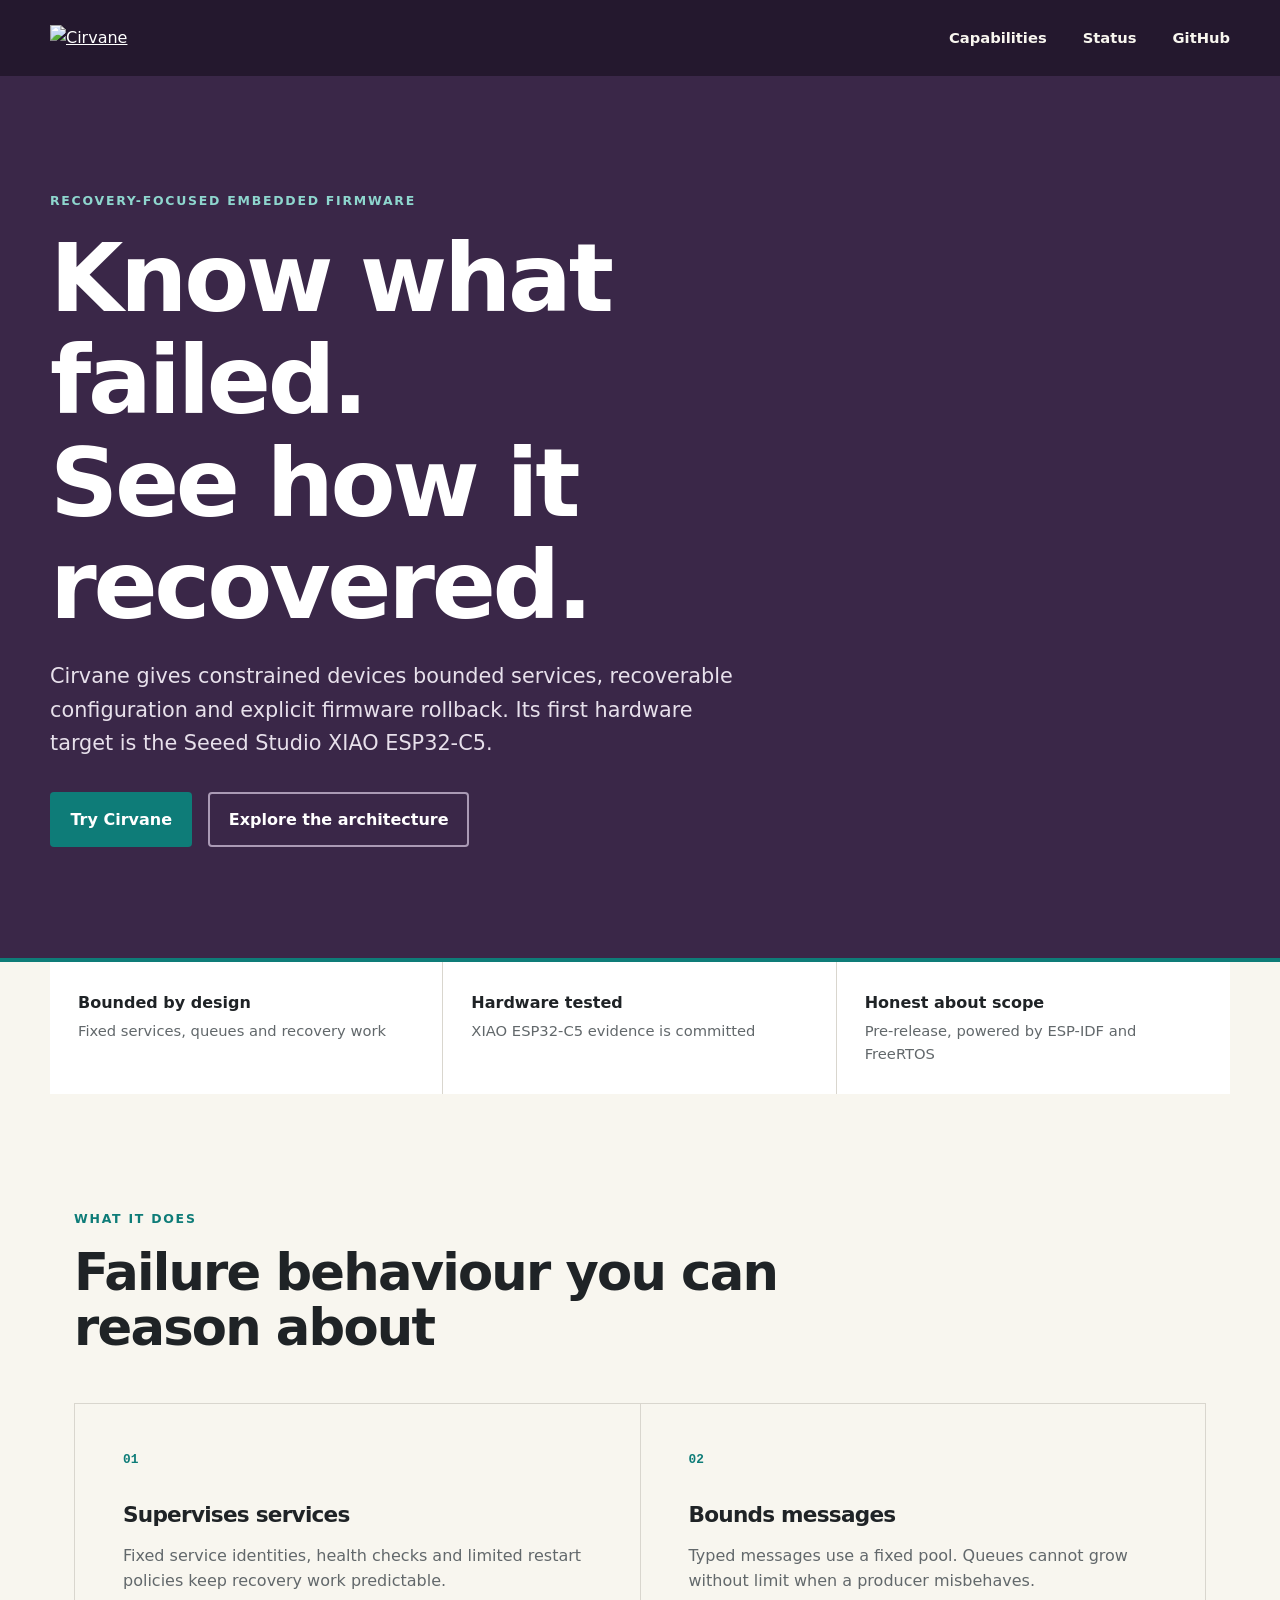
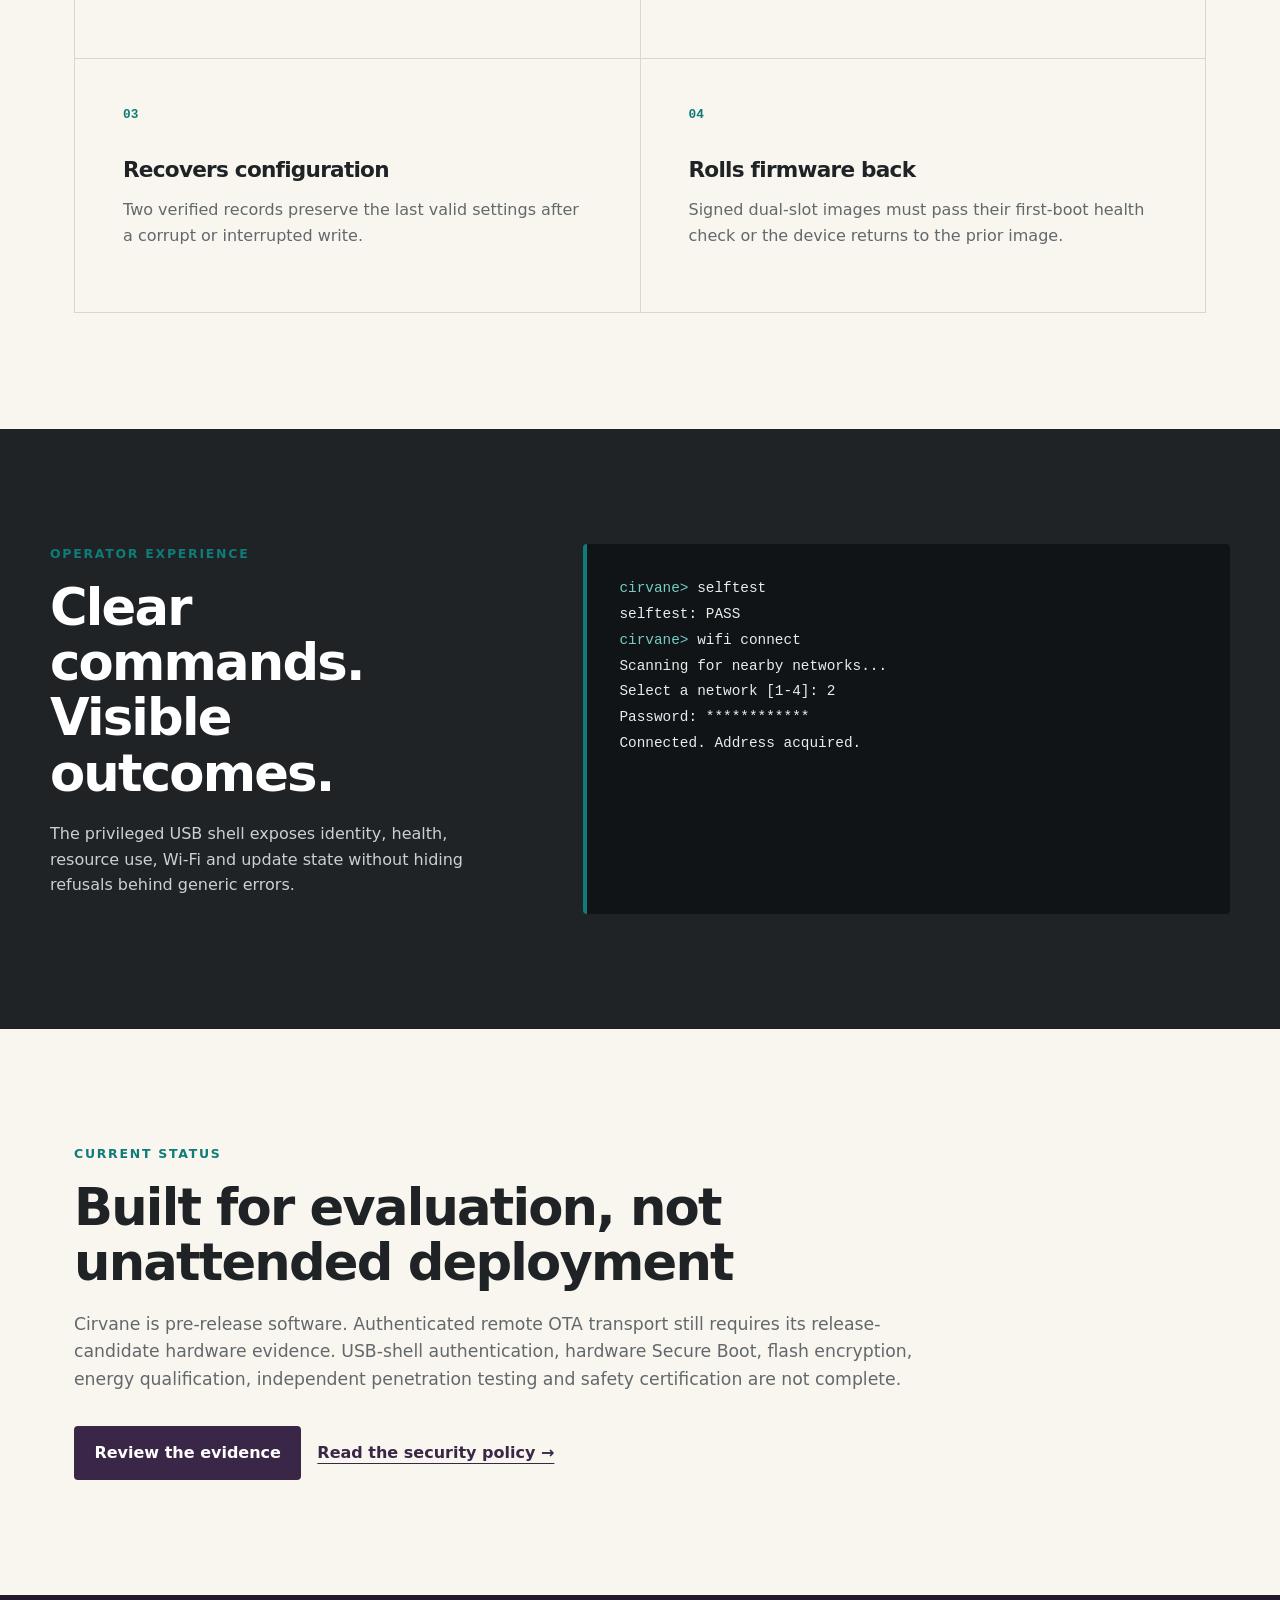
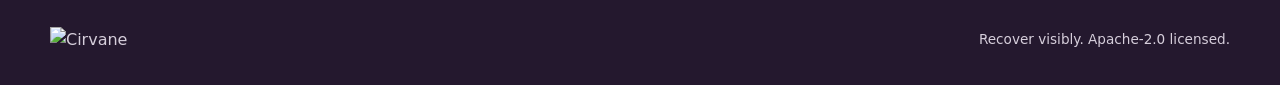
==== site/index.html @ 8415c774 "Add authenticated OTA and public launch foundation" ====
<!doctype html>
<html lang="en-GB">
<head>
  <meta charset="utf-8">
  <meta name="viewport" content="width=device-width, initial-scale=1">
  <meta name="description" content="Cirvane is recovery-focused firmware for constrained embedded devices.">
  <meta name="theme-color" content="#3a2748">
  <title>Cirvane | Recover visibly</title>
  <link rel="icon" href="assets/cirvane-symbol-32.png" sizes="32x32">
  <link rel="stylesheet" href="styles.css">
</head>
<body>
  <a class="skip-link" href="#main">Skip to content</a>
  <header class="site-header">
    <a class="brand" href="./" aria-label="Cirvane home">
      <img src="assets/cirvane-horizontal-reversed-680.png" alt="Cirvane">
    </a>
    <nav aria-label="Primary navigation">
      <a href="#capabilities">Capabilities</a>
      <a href="#status">Status</a>
      <a href="https://github.com/kabudu/cirvane">GitHub</a>
    </nav>
  </header>

  <main id="main">
    <section class="hero">
      <div class="hero-copy">
        <p class="eyebrow">Recovery-focused embedded firmware</p>
        <h1>Know what failed.<br>See how it recovered.</h1>
        <p class="lede">Cirvane gives constrained devices bounded services, recoverable configuration and explicit firmware rollback. Its first hardware target is the Seeed Studio XIAO ESP32-C5.</p>
        <div class="actions">
          <a class="button primary" href="https://github.com/kabudu/cirvane#try-it-on-supported-hardware">Try Cirvane</a>
          <a class="button secondary" href="https://github.com/kabudu/cirvane/blob/master/docs/ARCHITECTURE.md">Explore the architecture</a>
        </div>
      </div>
      <div class="hero-mark" aria-hidden="true">
        <img src="assets/cirvane-symbol-512.png" alt="">
      </div>
    </section>

    <section class="proof" aria-label="Current product boundaries">
      <p><strong>Bounded by design</strong><span>Fixed services, queues and recovery work</span></p>
      <p><strong>Hardware tested</strong><span>XIAO ESP32-C5 evidence is committed</span></p>
      <p><strong>Honest about scope</strong><span>Pre-release, powered by ESP-IDF and FreeRTOS</span></p>
    </section>

    <section class="section" id="capabilities">
      <p class="eyebrow">What it does</p>
      <h2>Failure behaviour you can reason about</h2>
      <div class="cards">
        <article><span class="number">01</span><h3>Supervises services</h3><p>Fixed service identities, health checks and limited restart policies keep recovery work predictable.</p></article>
        <article><span class="number">02</span><h3>Bounds messages</h3><p>Typed messages use a fixed pool. Queues cannot grow without limit when a producer misbehaves.</p></article>
        <article><span class="number">03</span><h3>Recovers configuration</h3><p>Two verified records preserve the last valid settings after a corrupt or interrupted write.</p></article>
        <article><span class="number">04</span><h3>Rolls firmware back</h3><p>Signed dual-slot images must pass their first-boot health check or the device returns to the prior image.</p></article>
      </div>
    </section>

    <section class="terminal-section">
      <div>
        <p class="eyebrow">Operator experience</p>
        <h2>Clear commands. Visible outcomes.</h2>
        <p>The privileged USB shell exposes identity, health, resource use, Wi-Fi and update state without hiding refusals behind generic errors.</p>
      </div>
      <pre aria-label="Example Cirvane shell session"><code><span>cirvane&gt;</span> selftest
selftest: PASS
<span>cirvane&gt;</span> wifi connect
Scanning for nearby networks...
Select a network [1-4]: 2
Password: ************
Connected. Address acquired.</code></pre>
    </section>

    <section class="section status" id="status">
      <p class="eyebrow">Current status</p>
      <h2>Built for evaluation, not unattended deployment</h2>
      <p>Cirvane is pre-release software. Authenticated remote OTA transport still requires its release-candidate hardware evidence. USB-shell authentication, hardware Secure Boot, flash encryption, energy qualification, independent penetration testing and safety certification are not complete.</p>
      <div class="actions">
        <a class="button primary" href="https://github.com/kabudu/cirvane/blob/master/docs/VALIDATION.md">Review the evidence</a>
        <a class="text-link" href="https://github.com/kabudu/cirvane/blob/master/SECURITY.md">Read the security policy <span aria-hidden="true">→</span></a>
      </div>
    </section>
  </main>

  <footer>
    <img src="assets/cirvane-wordmark-reversed.svg" alt="Cirvane">
    <p>Recover visibly. Apache-2.0 licensed.</p>
  </footer>
</body>
</html>
---- site/styles.css ----
:root {
  color-scheme: light;
  --aubergine: #3a2748;
  --aubergine-deep: #24182e;
  --teal: #0e7c78;
  --sea-glass: #cde7e2;
  --ground: #f8f6ef;
  --graphite: #1f2326;
  --muted: #62686b;
  --line: #d9d6ce;
  --max: 1180px;
}

* { box-sizing: border-box; }
html { scroll-behavior: smooth; }
body {
  margin: 0;
  background: var(--ground);
  color: var(--graphite);
  font-family: Inter, ui-sans-serif, system-ui, -apple-system, BlinkMacSystemFont, "Segoe UI", sans-serif;
  line-height: 1.6;
}
a { color: inherit; }
img { display: block; max-width: 100%; }
.skip-link { position: fixed; left: 1rem; top: -5rem; z-index: 10; padding: .75rem 1rem; background: white; color: var(--graphite); }
.skip-link:focus { top: 1rem; }
.site-header {
  align-items: center;
  background: var(--aubergine-deep);
  color: white;
  display: flex;
  justify-content: space-between;
  min-height: 76px;
  padding: 1rem max(1.5rem, calc((100vw - var(--max)) / 2));
}
.brand img { width: 156px; }
nav { display: flex; gap: clamp(1rem, 3vw, 2.25rem); }
nav a { color: #f8f6ef; font-size: .92rem; font-weight: 600; text-decoration: none; }
nav a:hover, nav a:focus-visible { text-decoration: underline; text-underline-offset: .35rem; }
.hero {
  align-items: center;
  background: var(--aubergine);
  color: white;
  display: grid;
  grid-template-columns: minmax(0, 1.35fr) minmax(260px, .65fr);
  min-height: 640px;
  overflow: hidden;
  padding: clamp(4rem, 9vw, 8rem) max(1.5rem, calc((100vw - var(--max)) / 2));
  position: relative;
}
.hero::after { background: var(--teal); content: ""; height: 4px; inset: auto 0 0; position: absolute; }
.hero-copy { max-width: 760px; position: relative; z-index: 1; }
.eyebrow { color: var(--teal); font-size: .78rem; font-weight: 800; letter-spacing: .14em; margin: 0 0 1rem; text-transform: uppercase; }
.hero .eyebrow { color: #8ed6ce; }
h1, h2, h3 { letter-spacing: -.035em; line-height: 1.08; margin-top: 0; }
h1 { font-size: clamp(3rem, 7.4vw, 6.5rem); margin-bottom: 1.5rem; }
h2 { font-size: clamp(2rem, 4vw, 3.7rem); margin-bottom: 1.25rem; max-width: 780px; }
h3 { font-size: 1.35rem; margin-bottom: .7rem; }
.lede { color: #e7e0eb; font-size: clamp(1.05rem, 2vw, 1.3rem); max-width: 700px; }
.actions { align-items: center; display: flex; flex-wrap: wrap; gap: 1rem; margin-top: 2rem; }
.button { border: 2px solid transparent; border-radius: .25rem; display: inline-block; font-weight: 750; padding: .78rem 1.15rem; text-decoration: none; }
.button.primary { background: var(--teal); color: white; }
.button.secondary { border-color: #aa9ab5; color: white; }
.button:hover, .button:focus-visible { box-shadow: 0 0 0 4px rgba(205,231,226,.35); transform: translateY(-1px); }
.hero-mark { filter: drop-shadow(0 26px 36px rgba(0,0,0,.26)); justify-self: end; opacity: .95; width: min(34vw, 410px); }
.proof { background: white; display: grid; gap: 0; grid-template-columns: repeat(3, 1fr); margin: 0 auto; max-width: var(--max); }
.proof p { border-right: 1px solid var(--line); margin: 0; padding: 1.75rem; }
.proof p:last-child { border: 0; }
.proof strong, .proof span { display: block; }
.proof span { color: var(--muted); font-size: .92rem; margin-top: .2rem; }
.section { margin: 0 auto; max-width: var(--max); padding: clamp(5rem, 9vw, 8rem) 1.5rem; }
.cards { display: grid; gap: 1px; grid-template-columns: repeat(2, 1fr); background: var(--line); border: 1px solid var(--line); margin-top: 3rem; }
.cards article { background: var(--ground); min-height: 240px; padding: clamp(1.5rem, 4vw, 3rem); }
.cards p { color: var(--muted); max-width: 480px; }
.number { color: var(--teal); display: block; font: 700 .8rem ui-monospace, monospace; margin-bottom: 2.25rem; }
.terminal-section { background: var(--graphite); color: white; display: grid; gap: clamp(2rem, 8vw, 7rem); grid-template-columns: .8fr 1.2fr; padding: clamp(5rem, 9vw, 8rem) max(1.5rem, calc((100vw - var(--max)) / 2)); }
.terminal-section p:not(.eyebrow) { color: #cbd0d2; }
pre { background: #111416; border-left: 4px solid var(--teal); border-radius: .25rem; margin: 0; overflow-x: auto; padding: clamp(1.25rem, 4vw, 2rem); }
code { color: #e7ecec; font: .9rem/1.8 ui-monospace, SFMono-Regular, Consolas, monospace; }
code span { color: #73cbc3; }
.status { text-align: left; }
.status > p:not(.eyebrow) { color: var(--muted); font-size: 1.08rem; max-width: 850px; }
.status .primary { background: var(--aubergine); }
.text-link { color: var(--aubergine); font-weight: 750; text-underline-offset: .3rem; }
footer { align-items: center; background: var(--aubergine-deep); color: #d6cedb; display: flex; justify-content: space-between; padding: 2rem max(1.5rem, calc((100vw - var(--max)) / 2)); }
footer img { width: 120px; }
footer p { font-size: .85rem; margin: 0; }

@media (max-width: 760px) {
  .site-header { align-items: flex-start; gap: 1rem; }
  .brand img { width: 132px; }
  nav { gap: .85rem; }
  nav a { font-size: .8rem; }
  .hero { grid-template-columns: 1fr; min-height: 0; }
  .hero-mark { display: none; }
  .proof, .cards, .terminal-section { grid-template-columns: 1fr; }
  .proof p { border-bottom: 1px solid var(--line); border-right: 0; }
  footer { align-items: flex-start; flex-direction: column; gap: 1rem; }
}

@media (prefers-reduced-motion: reduce) {
  html { scroll-behavior: auto; }
  *, *::before, *::after { transition: none !important; }
}

@media (forced-colors: active) {
  .hero::after, .number { color: LinkText; }
  .button { border-color: ButtonText; }
}
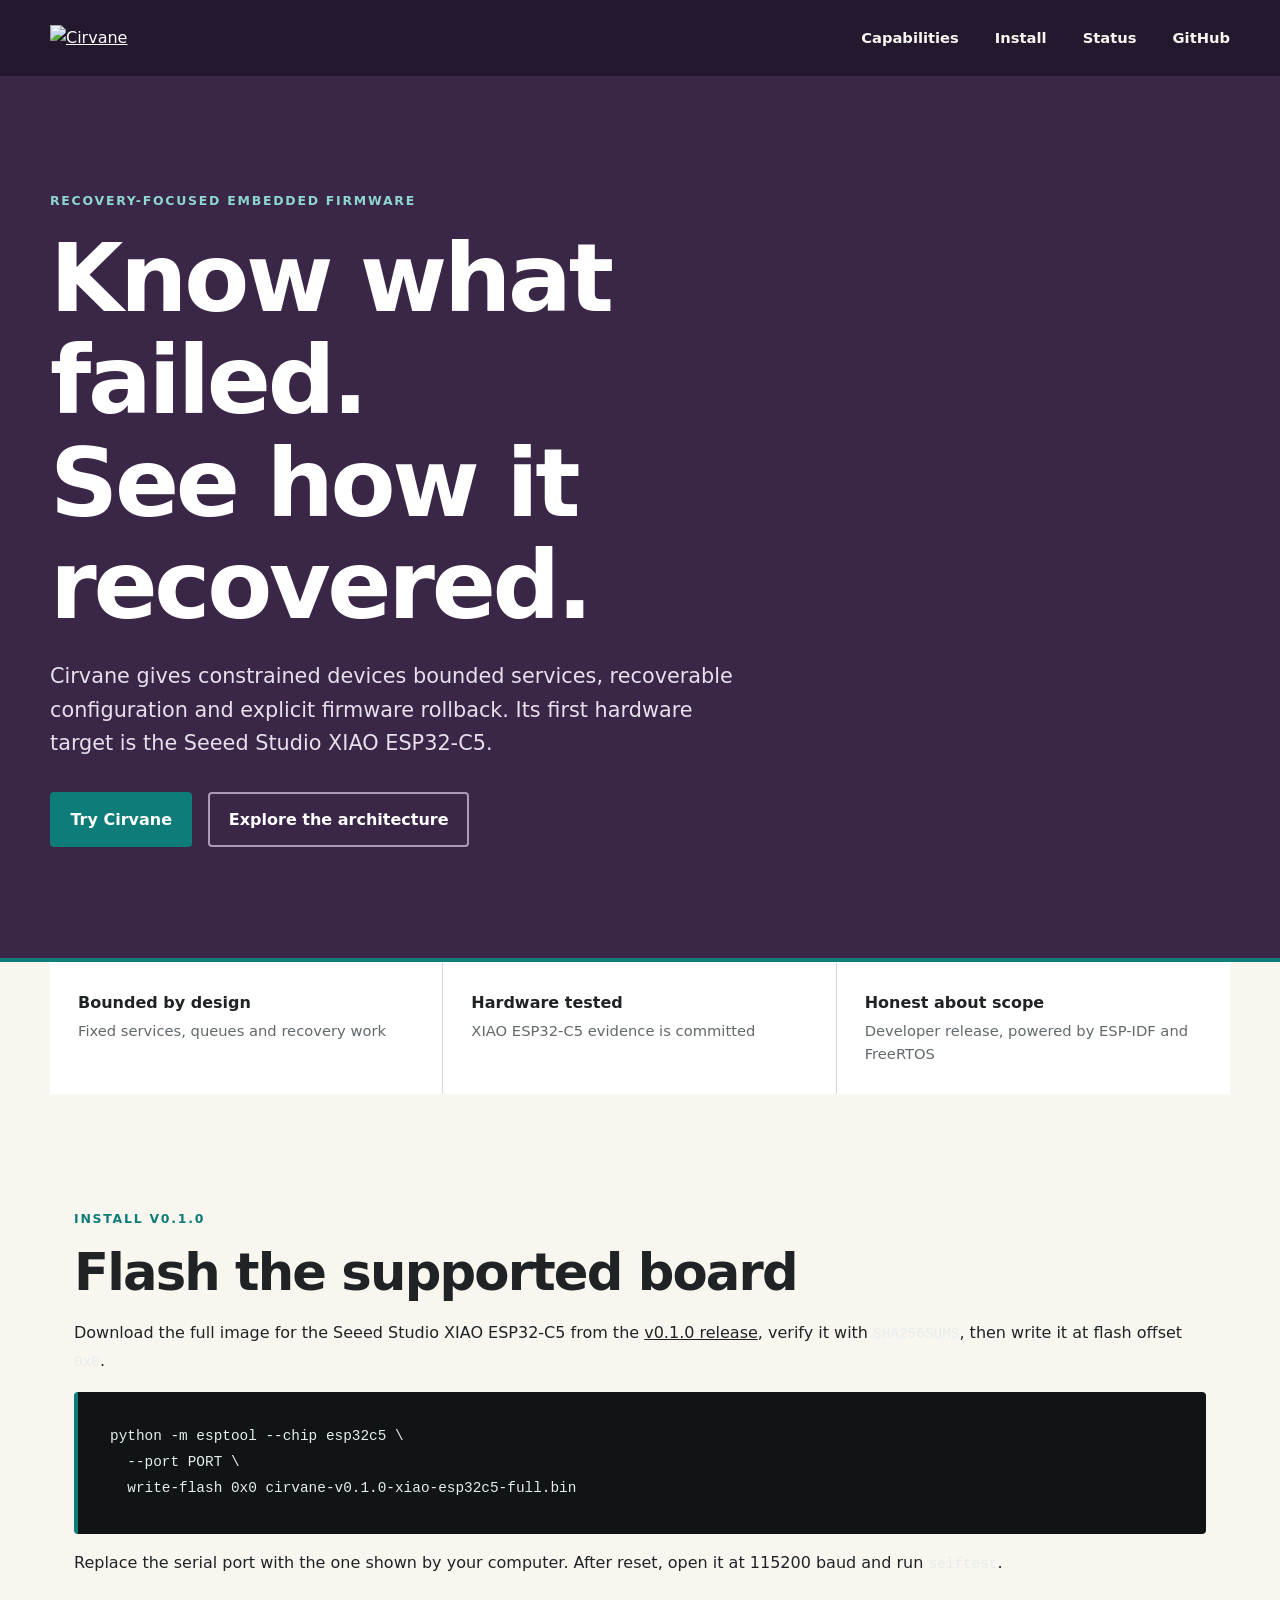
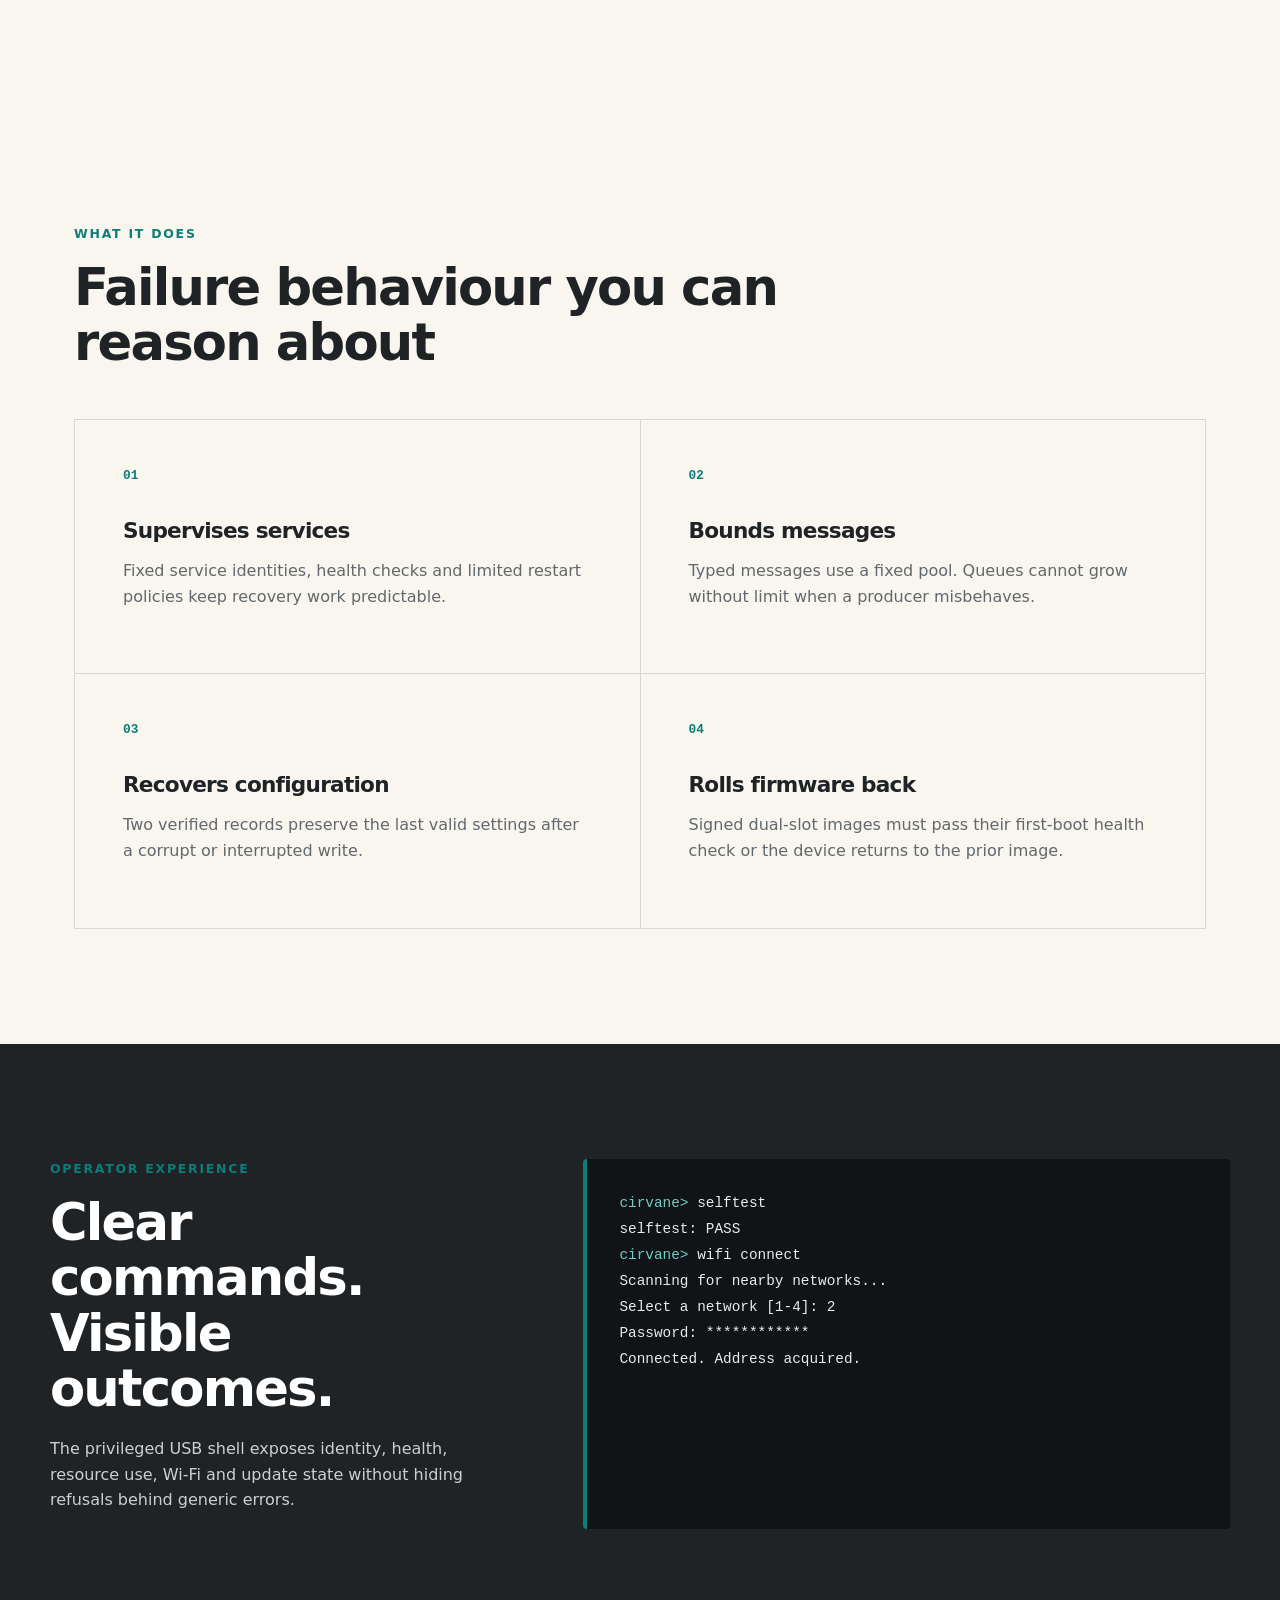
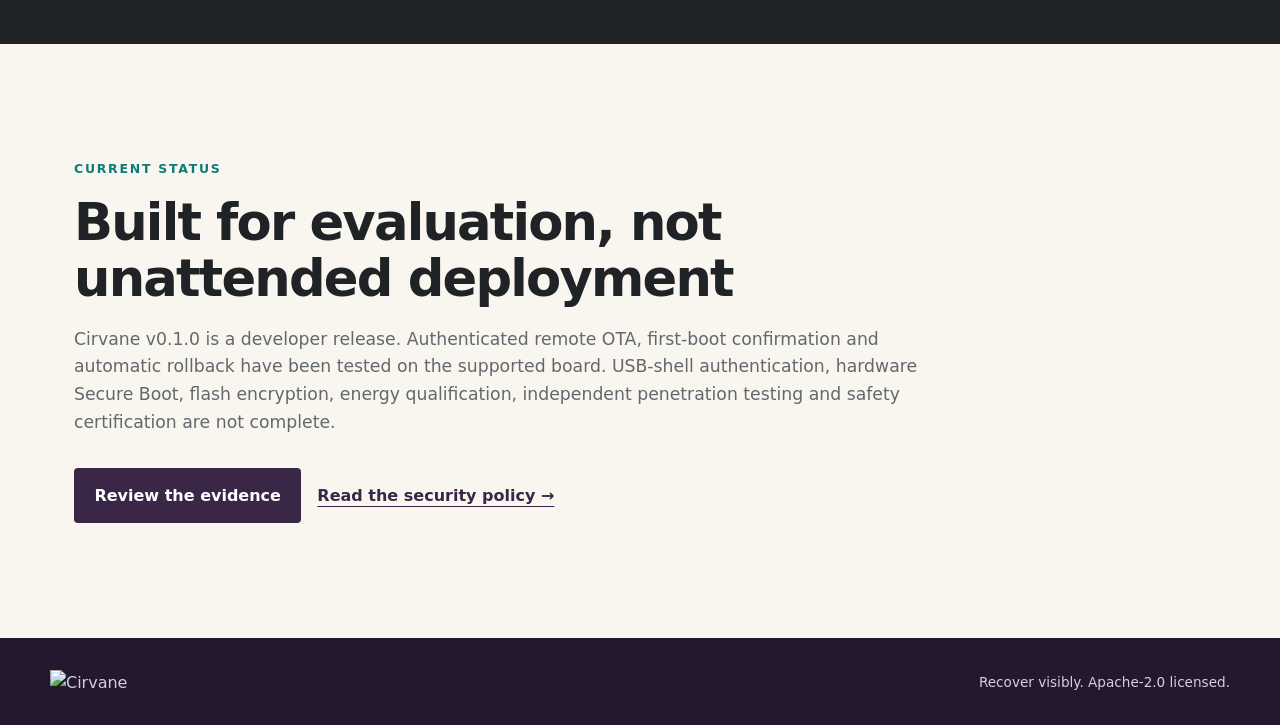
==== commit ecfdd3c5: "Publish v0.1.0 website install guidance" ====
--- a/site/index.html
+++ b/site/index.html
@@ -17,6 +17,7 @@
     </a>
     <nav aria-label="Primary navigation">
       <a href="#capabilities">Capabilities</a>
+      <a href="#install">Install</a>
       <a href="#status">Status</a>
       <a href="https://github.com/kabudu/cirvane">GitHub</a>
     </nav>
@@ -41,7 +42,17 @@
     <section class="proof" aria-label="Current product boundaries">
       <p><strong>Bounded by design</strong><span>Fixed services, queues and recovery work</span></p>
       <p><strong>Hardware tested</strong><span>XIAO ESP32-C5 evidence is committed</span></p>
-      <p><strong>Honest about scope</strong><span>Pre-release, powered by ESP-IDF and FreeRTOS</span></p>
+      <p><strong>Honest about scope</strong><span>Developer release, powered by ESP-IDF and FreeRTOS</span></p>
+    </section>
+
+    <section class="section" id="install">
+      <p class="eyebrow">Install v0.1.0</p>
+      <h2>Flash the supported board</h2>
+      <p>Download the full image for the Seeed Studio XIAO ESP32-C5 from the <a href="https://github.com/kabudu/cirvane/releases/tag/v0.1.0">v0.1.0 release</a>, verify it with <code>SHA256SUMS</code>, then write it at flash offset <code>0x0</code>.</p>
+      <pre aria-label="Installation command"><code>python -m esptool --chip esp32c5 \
+  --port PORT \
+  write-flash 0x0 cirvane-v0.1.0-xiao-esp32c5-full.bin</code></pre>
+      <p>Replace the serial port with the one shown by your computer. After reset, open it at 115200 baud and run <code>selftest</code>.</p>
     </section>
 
     <section class="section" id="capabilities">
@@ -73,7 +84,7 @@
     <section class="section status" id="status">
       <p class="eyebrow">Current status</p>
       <h2>Built for evaluation, not unattended deployment</h2>
-      <p>Cirvane is pre-release software. Authenticated remote OTA transport still requires its release-candidate hardware evidence. USB-shell authentication, hardware Secure Boot, flash encryption, energy qualification, independent penetration testing and safety certification are not complete.</p>
+      <p>Cirvane v0.1.0 is a developer release. Authenticated remote OTA, first-boot confirmation and automatic rollback have been tested on the supported board. USB-shell authentication, hardware Secure Boot, flash encryption, energy qualification, independent penetration testing and safety certification are not complete.</p>
       <div class="actions">
         <a class="button primary" href="https://github.com/kabudu/cirvane/blob/master/docs/VALIDATION.md">Review the evidence</a>
         <a class="text-link" href="https://github.com/kabudu/cirvane/blob/master/SECURITY.md">Read the security policy <span aria-hidden="true">→</span></a>
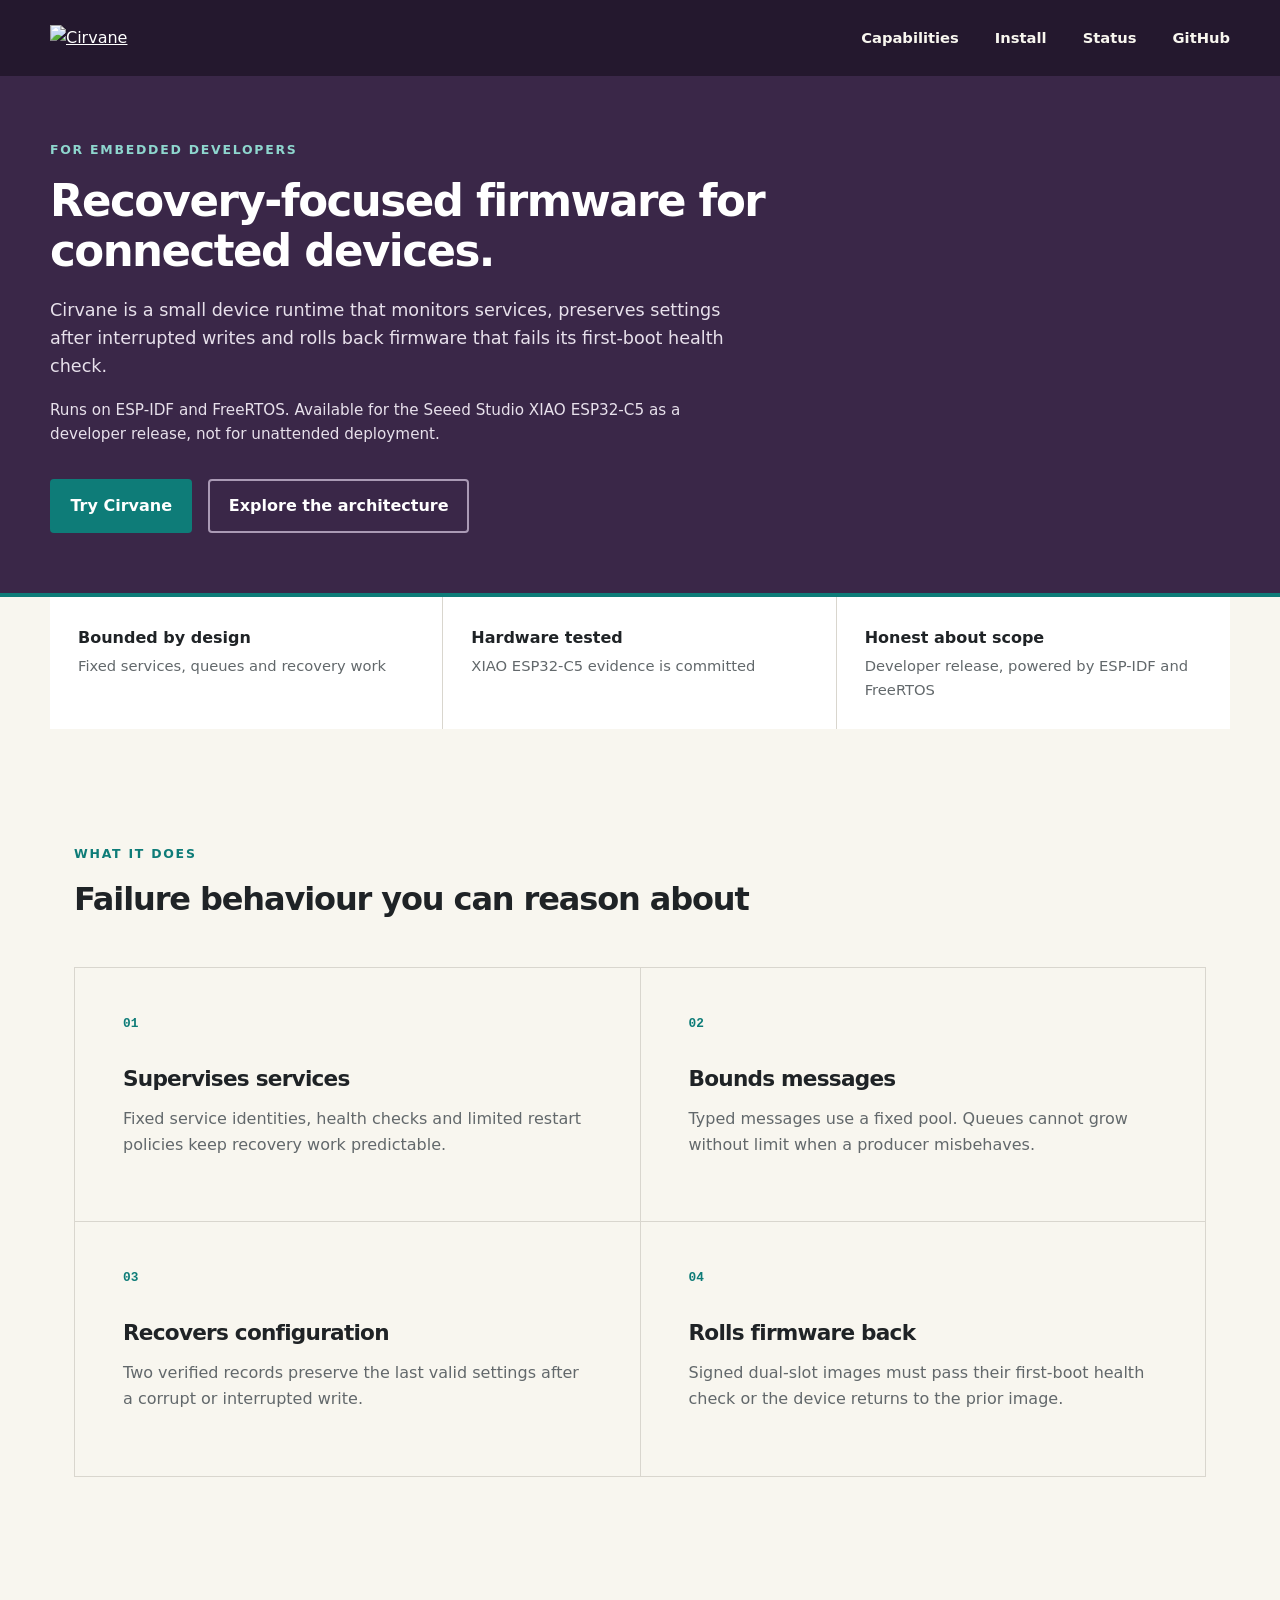
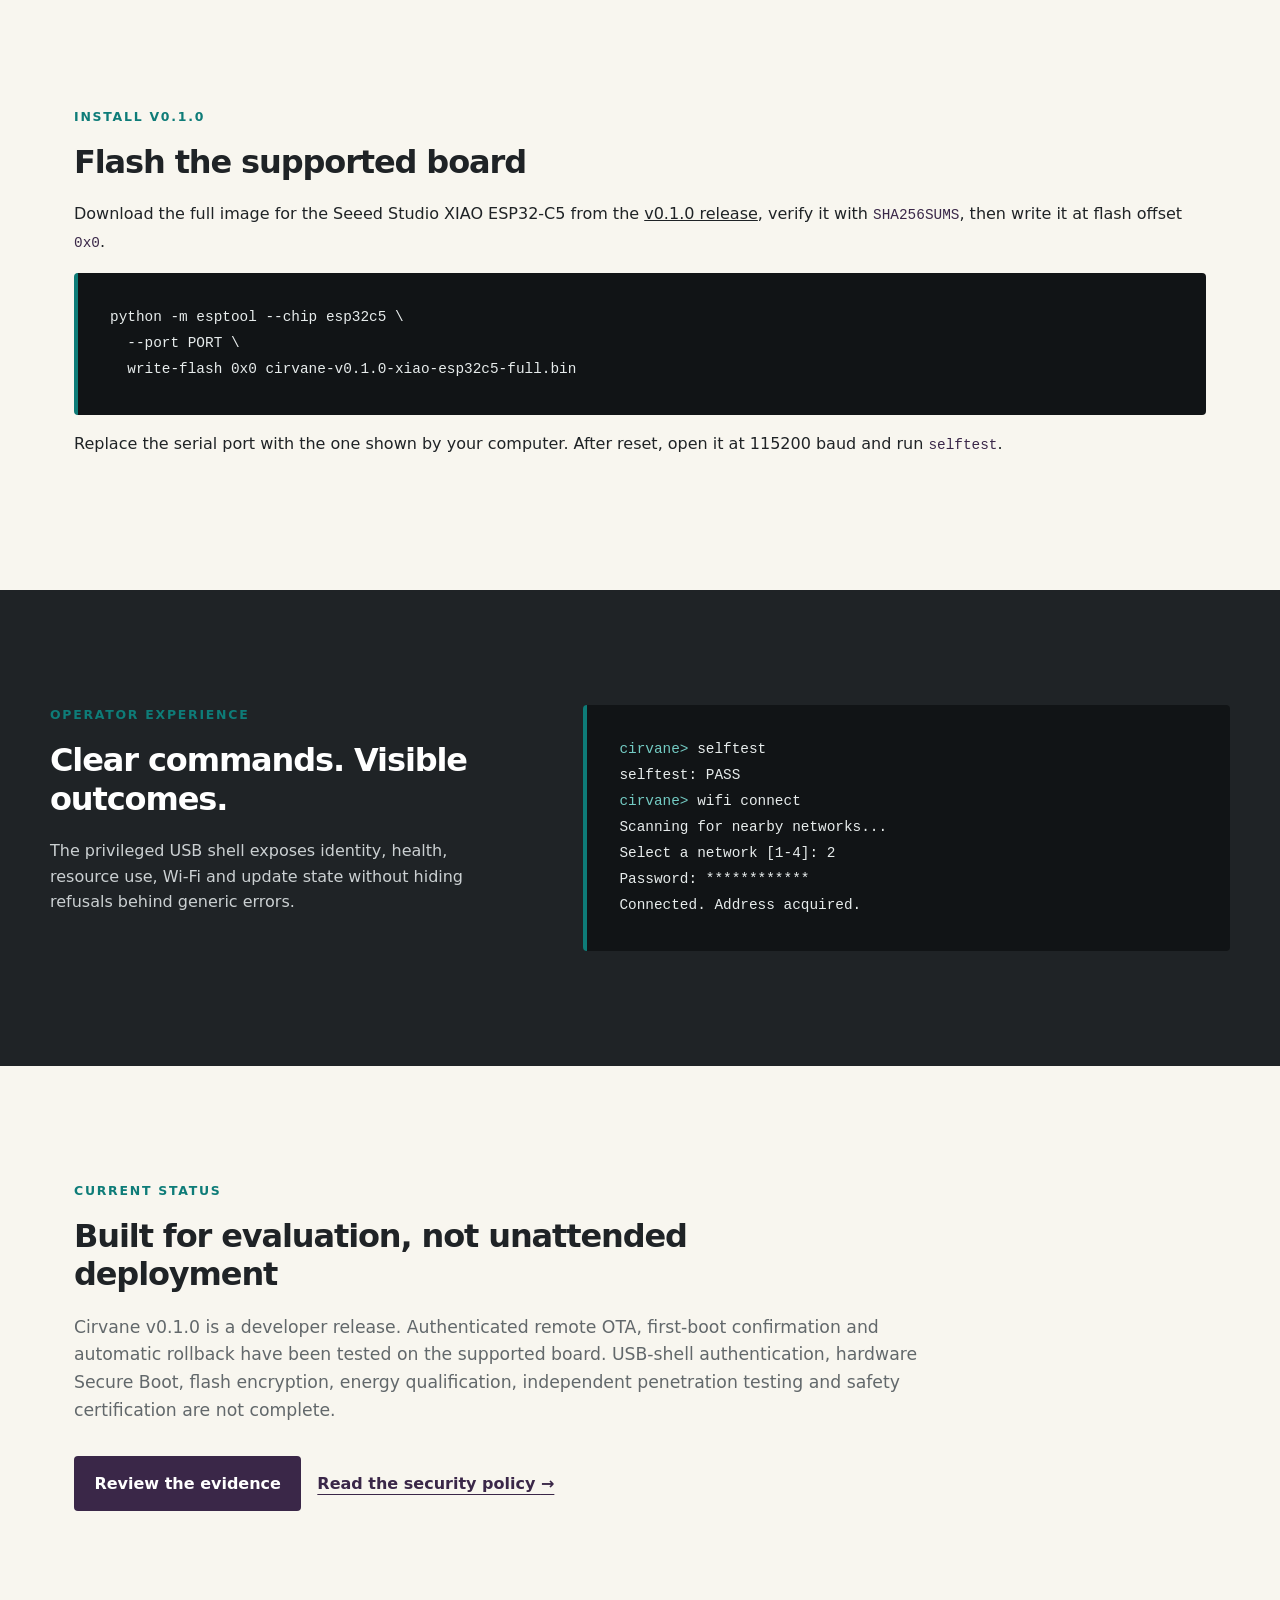
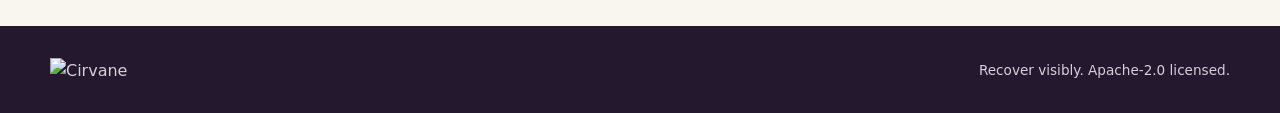
==== commit 35f85228: "Clarify website product copy and reduce hero size" ====
--- a/site/index.html
+++ b/site/index.html
@@ -26,9 +26,10 @@
   <main id="main">
     <section class="hero">
       <div class="hero-copy">
-        <p class="eyebrow">Recovery-focused embedded firmware</p>
-        <h1>Know what failed.<br>See how it recovered.</h1>
-        <p class="lede">Cirvane gives constrained devices bounded services, recoverable configuration and explicit firmware rollback. Its first hardware target is the Seeed Studio XIAO ESP32-C5.</p>
+        <p class="eyebrow">For embedded developers</p>
+        <h1>Recovery-focused firmware for connected devices.</h1>
+        <p class="lede">Cirvane is a small device runtime that monitors services, preserves settings after interrupted writes and rolls back firmware that fails its first-boot health check.</p>
+        <p class="hero-platform">Runs on ESP-IDF and FreeRTOS. Available for the Seeed Studio XIAO ESP32-C5 as a developer release, not for unattended deployment.</p>
         <div class="actions">
           <a class="button primary" href="https://github.com/kabudu/cirvane#try-it-on-supported-hardware">Try Cirvane</a>
           <a class="button secondary" href="https://github.com/kabudu/cirvane/blob/master/docs/ARCHITECTURE.md">Explore the architecture</a>
@@ -45,16 +46,6 @@
       <p><strong>Honest about scope</strong><span>Developer release, powered by ESP-IDF and FreeRTOS</span></p>
     </section>
 
-    <section class="section" id="install">
-      <p class="eyebrow">Install v0.1.0</p>
-      <h2>Flash the supported board</h2>
-      <p>Download the full image for the Seeed Studio XIAO ESP32-C5 from the <a href="https://github.com/kabudu/cirvane/releases/tag/v0.1.0">v0.1.0 release</a>, verify it with <code>SHA256SUMS</code>, then write it at flash offset <code>0x0</code>.</p>
-      <pre aria-label="Installation command"><code>python -m esptool --chip esp32c5 \
-  --port PORT \
-  write-flash 0x0 cirvane-v0.1.0-xiao-esp32c5-full.bin</code></pre>
-      <p>Replace the serial port with the one shown by your computer. After reset, open it at 115200 baud and run <code>selftest</code>.</p>
-    </section>
-
     <section class="section" id="capabilities">
       <p class="eyebrow">What it does</p>
       <h2>Failure behaviour you can reason about</h2>
@@ -64,6 +55,16 @@
         <article><span class="number">03</span><h3>Recovers configuration</h3><p>Two verified records preserve the last valid settings after a corrupt or interrupted write.</p></article>
         <article><span class="number">04</span><h3>Rolls firmware back</h3><p>Signed dual-slot images must pass their first-boot health check or the device returns to the prior image.</p></article>
       </div>
+    </section>
+
+    <section class="section" id="install">
+      <p class="eyebrow">Install v0.1.0</p>
+      <h2>Flash the supported board</h2>
+      <p>Download the full image for the Seeed Studio XIAO ESP32-C5 from the <a href="https://github.com/kabudu/cirvane/releases/tag/v0.1.0">v0.1.0 release</a>, verify it with <code>SHA256SUMS</code>, then write it at flash offset <code>0x0</code>.</p>
+      <pre aria-label="Installation command"><code>python -m esptool --chip esp32c5 \
+  --port PORT \
+  write-flash 0x0 cirvane-v0.1.0-xiao-esp32c5-full.bin</code></pre>
+      <p>Replace the serial port with the one shown by your computer. After reset, open it at 115200 baud and run <code>selftest</code>.</p>
     </section>
 
     <section class="terminal-section">
--- a/site/styles.css
+++ b/site/styles.css
@@ -42,10 +42,10 @@
   background: var(--aubergine);
   color: white;
   display: grid;
-  grid-template-columns: minmax(0, 1.35fr) minmax(260px, .65fr);
-  min-height: 640px;
+  grid-template-columns: minmax(0, 1fr) minmax(160px, .3fr);
+  gap: 2rem;
   overflow: hidden;
-  padding: clamp(4rem, 9vw, 8rem) max(1.5rem, calc((100vw - var(--max)) / 2));
+  padding: clamp(2.5rem, 5vw, 4rem) max(1.5rem, calc((100vw - var(--max)) / 2));
   position: relative;
 }
 .hero::after { background: var(--teal); content: ""; height: 4px; inset: auto 0 0; position: absolute; }
@@ -53,16 +53,17 @@
 .eyebrow { color: var(--teal); font-size: .78rem; font-weight: 800; letter-spacing: .14em; margin: 0 0 1rem; text-transform: uppercase; }
 .hero .eyebrow { color: #8ed6ce; }
 h1, h2, h3 { letter-spacing: -.035em; line-height: 1.08; margin-top: 0; }
-h1 { font-size: clamp(3rem, 7.4vw, 6.5rem); margin-bottom: 1.5rem; }
-h2 { font-size: clamp(2rem, 4vw, 3.7rem); margin-bottom: 1.25rem; max-width: 780px; }
+h1 { font-size: clamp(2rem, 3.4vw, 3rem); line-height: 1.15; margin-bottom: 1.25rem; max-width: 24ch; }
+h2 { font-size: clamp(1.6rem, 2.5vw, 2.25rem); line-height: 1.2; margin-bottom: 1.25rem; max-width: 780px; }
 h3 { font-size: 1.35rem; margin-bottom: .7rem; }
-.lede { color: #e7e0eb; font-size: clamp(1.05rem, 2vw, 1.3rem); max-width: 700px; }
+.lede { color: #e7e0eb; font-size: 1.1rem; max-width: 700px; }
+.hero-platform { color: #e7e0eb; font-size: .95rem; max-width: 650px; }
 .actions { align-items: center; display: flex; flex-wrap: wrap; gap: 1rem; margin-top: 2rem; }
 .button { border: 2px solid transparent; border-radius: .25rem; display: inline-block; font-weight: 750; padding: .78rem 1.15rem; text-decoration: none; }
 .button.primary { background: var(--teal); color: white; }
 .button.secondary { border-color: #aa9ab5; color: white; }
 .button:hover, .button:focus-visible { box-shadow: 0 0 0 4px rgba(205,231,226,.35); transform: translateY(-1px); }
-.hero-mark { filter: drop-shadow(0 26px 36px rgba(0,0,0,.26)); justify-self: end; opacity: .95; width: min(34vw, 410px); }
+.hero-mark { filter: drop-shadow(0 26px 36px rgba(0,0,0,.26)); justify-self: end; opacity: .95; width: min(20vw, 220px); }
 .proof { background: white; display: grid; gap: 0; grid-template-columns: repeat(3, 1fr); margin: 0 auto; max-width: var(--max); }
 .proof p { border-right: 1px solid var(--line); margin: 0; padding: 1.75rem; }
 .proof p:last-child { border: 0; }
@@ -76,8 +77,9 @@
 .terminal-section { background: var(--graphite); color: white; display: grid; gap: clamp(2rem, 8vw, 7rem); grid-template-columns: .8fr 1.2fr; padding: clamp(5rem, 9vw, 8rem) max(1.5rem, calc((100vw - var(--max)) / 2)); }
 .terminal-section p:not(.eyebrow) { color: #cbd0d2; }
 pre { background: #111416; border-left: 4px solid var(--teal); border-radius: .25rem; margin: 0; overflow-x: auto; padding: clamp(1.25rem, 4vw, 2rem); }
-code { color: #e7ecec; font: .9rem/1.8 ui-monospace, SFMono-Regular, Consolas, monospace; }
-code span { color: #73cbc3; }
+code { color: var(--aubergine); font: .9rem/1.8 ui-monospace, SFMono-Regular, Consolas, monospace; }
+pre code { color: #e7ecec; }
+pre code span { color: #73cbc3; }
 .status { text-align: left; }
 .status > p:not(.eyebrow) { color: var(--muted); font-size: 1.08rem; max-width: 850px; }
 .status .primary { background: var(--aubergine); }
@@ -87,13 +89,18 @@
 footer p { font-size: .85rem; margin: 0; }
 
 @media (max-width: 760px) {
-  .site-header { align-items: flex-start; gap: 1rem; }
+  .site-header { align-items: flex-start; flex-direction: column; gap: .75rem; }
   .brand img { width: 132px; }
-  nav { gap: .85rem; }
+  nav { flex-wrap: wrap; gap: .5rem 1rem; }
   nav a { font-size: .8rem; }
   .hero { grid-template-columns: 1fr; min-height: 0; }
+  .hero-copy { min-width: 0; }
+  h1 { font-size: clamp(1.9rem, 6vw, 2.5rem); overflow-wrap: anywhere; }
+  .actions { align-items: stretch; flex-direction: column; }
+  .button { text-align: center; width: 100%; }
   .hero-mark { display: none; }
   .proof, .cards, .terminal-section { grid-template-columns: 1fr; }
+  .terminal-section > *, pre { max-width: 100%; min-width: 0; }
   .proof p { border-bottom: 1px solid var(--line); border-right: 0; }
   footer { align-items: flex-start; flex-direction: column; gap: 1rem; }
 }
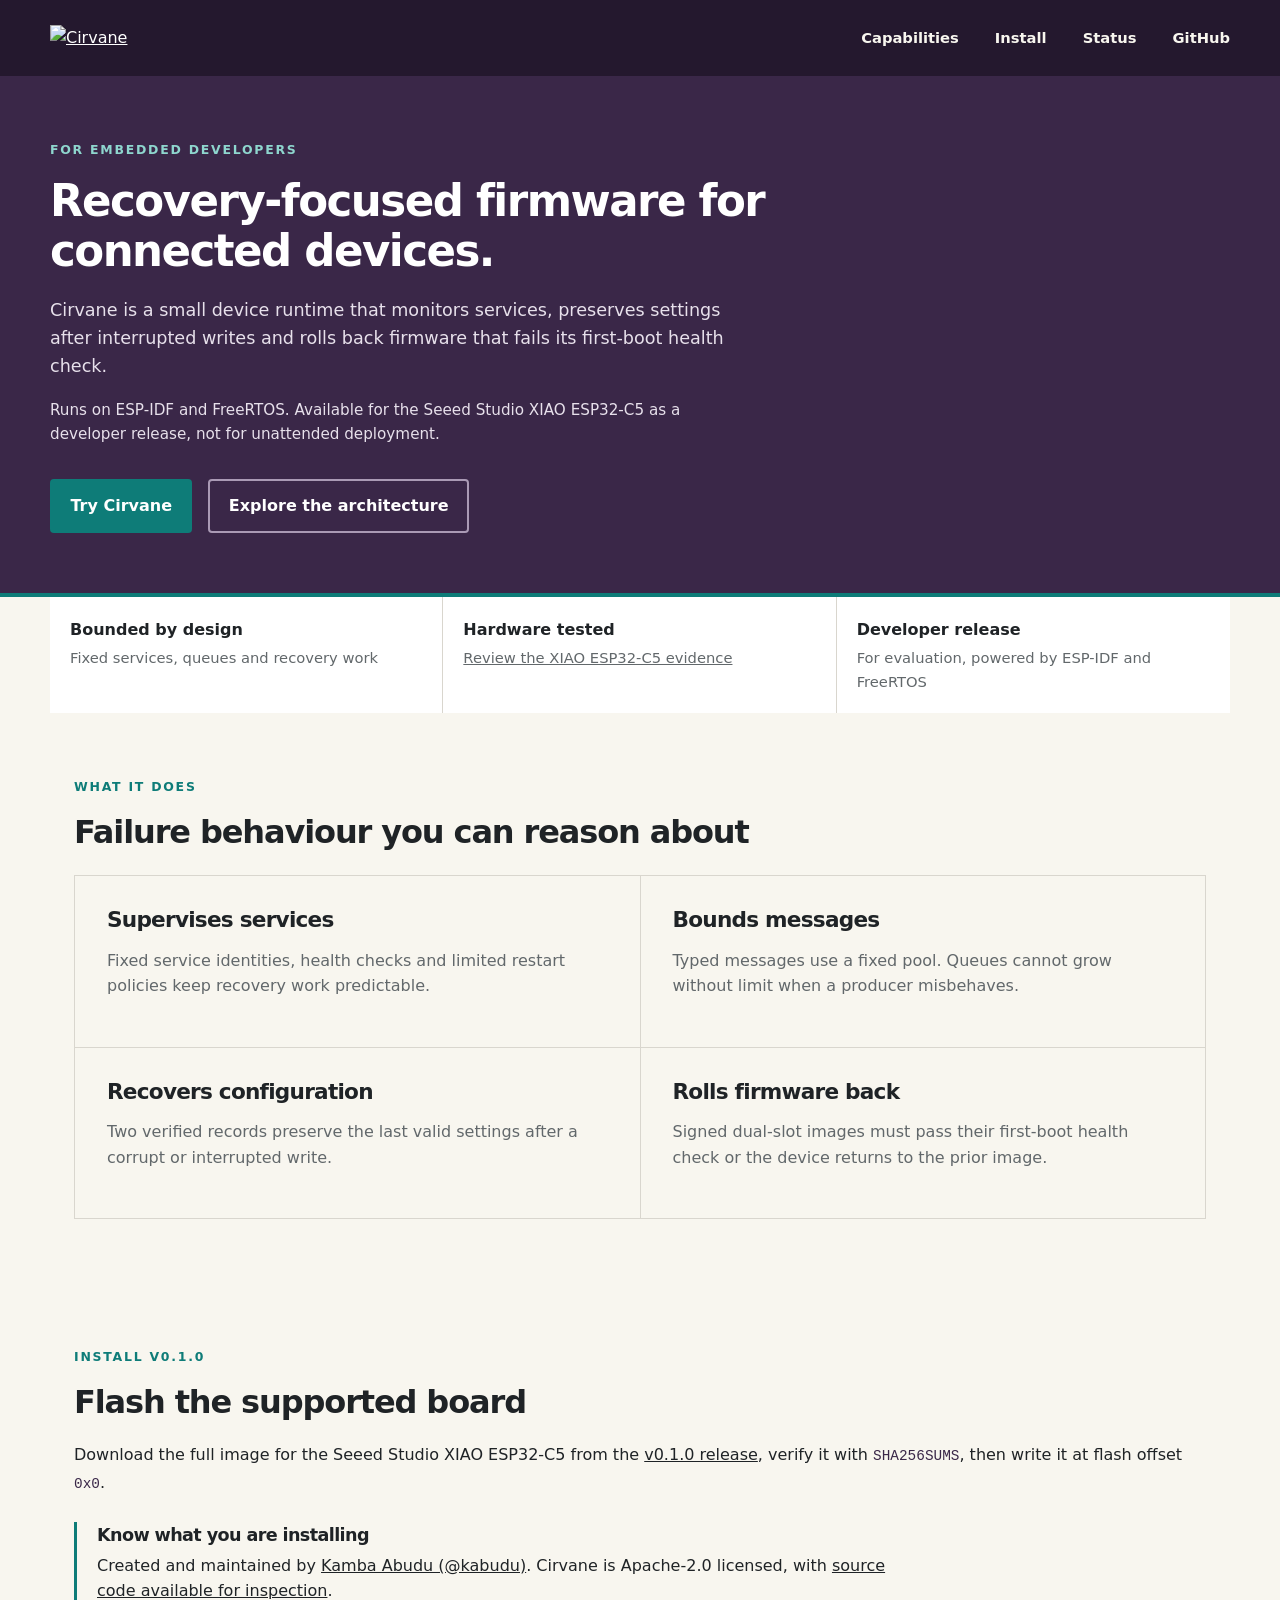
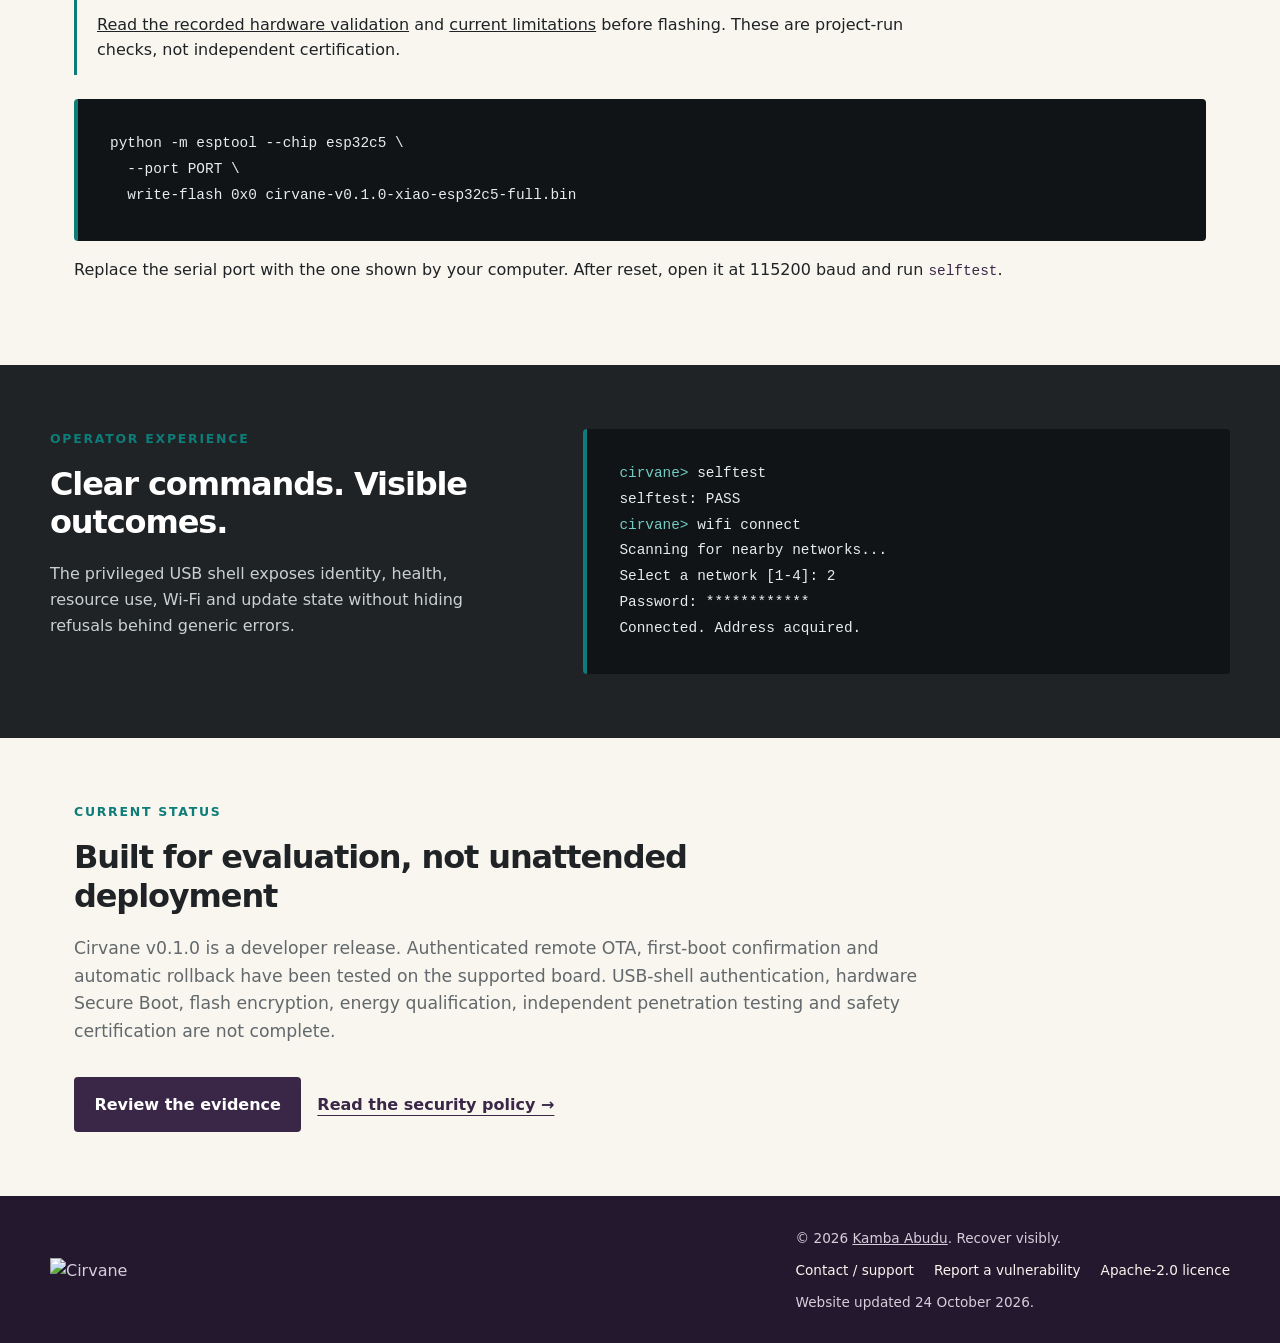
==== commit af30060f: "Improve website trust signals and spacing" ====
--- a/site/index.html
+++ b/site/index.html
@@ -42,18 +42,18 @@
 
     <section class="proof" aria-label="Current product boundaries">
       <p><strong>Bounded by design</strong><span>Fixed services, queues and recovery work</span></p>
-      <p><strong>Hardware tested</strong><span>XIAO ESP32-C5 evidence is committed</span></p>
-      <p><strong>Honest about scope</strong><span>Developer release, powered by ESP-IDF and FreeRTOS</span></p>
+      <p><strong>Hardware tested</strong><span><a href="https://github.com/kabudu/cirvane/blob/master/docs/VALIDATION.md">Review the XIAO ESP32-C5 evidence</a></span></p>
+      <p><strong>Developer release</strong><span>For evaluation, powered by ESP-IDF and FreeRTOS</span></p>
     </section>
 
     <section class="section" id="capabilities">
       <p class="eyebrow">What it does</p>
       <h2>Failure behaviour you can reason about</h2>
       <div class="cards">
-        <article><span class="number">01</span><h3>Supervises services</h3><p>Fixed service identities, health checks and limited restart policies keep recovery work predictable.</p></article>
-        <article><span class="number">02</span><h3>Bounds messages</h3><p>Typed messages use a fixed pool. Queues cannot grow without limit when a producer misbehaves.</p></article>
-        <article><span class="number">03</span><h3>Recovers configuration</h3><p>Two verified records preserve the last valid settings after a corrupt or interrupted write.</p></article>
-        <article><span class="number">04</span><h3>Rolls firmware back</h3><p>Signed dual-slot images must pass their first-boot health check or the device returns to the prior image.</p></article>
+        <article><h3>Supervises services</h3><p>Fixed service identities, health checks and limited restart policies keep recovery work predictable.</p></article>
+        <article><h3>Bounds messages</h3><p>Typed messages use a fixed pool. Queues cannot grow without limit when a producer misbehaves.</p></article>
+        <article><h3>Recovers configuration</h3><p>Two verified records preserve the last valid settings after a corrupt or interrupted write.</p></article>
+        <article><h3>Rolls firmware back</h3><p>Signed dual-slot images must pass their first-boot health check or the device returns to the prior image.</p></article>
       </div>
     </section>
 
@@ -61,6 +61,11 @@
       <p class="eyebrow">Install v0.1.0</p>
       <h2>Flash the supported board</h2>
       <p>Download the full image for the Seeed Studio XIAO ESP32-C5 from the <a href="https://github.com/kabudu/cirvane/releases/tag/v0.1.0">v0.1.0 release</a>, verify it with <code>SHA256SUMS</code>, then write it at flash offset <code>0x0</code>.</p>
+      <aside class="install-trust" aria-label="Before you install">
+        <h3>Know what you are installing</h3>
+        <p>Created and maintained by <a href="https://github.com/kabudu">Kamba Abudu (@kabudu)</a>. Cirvane is Apache-2.0 licensed, with <a href="https://github.com/kabudu/cirvane">source code available for inspection</a>.</p>
+        <p><a href="https://github.com/kabudu/cirvane/blob/master/docs/VALIDATION.md">Read the recorded hardware validation</a> and <a href="#status">current limitations</a> before flashing. These are project-run checks, not independent certification.</p>
+      </aside>
       <pre aria-label="Installation command"><code>python -m esptool --chip esp32c5 \
   --port PORT \
   write-flash 0x0 cirvane-v0.1.0-xiao-esp32c5-full.bin</code></pre>
@@ -95,7 +100,15 @@
 
   <footer>
     <img src="assets/cirvane-wordmark-reversed.svg" alt="Cirvane">
-    <p>Recover visibly. Apache-2.0 licensed.</p>
+    <div class="footer-details">
+      <p>&copy; 2026 <a href="https://github.com/kabudu">Kamba Abudu</a>. Recover visibly.</p>
+      <nav aria-label="Footer navigation">
+        <a href="https://github.com/kabudu/cirvane/issues">Contact / support</a>
+        <a href="https://github.com/kabudu/cirvane/blob/master/SECURITY.md">Report a vulnerability</a>
+        <a href="https://github.com/kabudu/cirvane/blob/master/LICENSE">Apache-2.0 licence</a>
+      </nav>
+      <p>Website updated <time datetime="2026-10-24">24 October 2026</time>.</p>
+    </div>
   </footer>
 </body>
 </html>
--- a/site/styles.css
+++ b/site/styles.css
@@ -65,21 +65,23 @@
 .button:hover, .button:focus-visible { box-shadow: 0 0 0 4px rgba(205,231,226,.35); transform: translateY(-1px); }
 .hero-mark { filter: drop-shadow(0 26px 36px rgba(0,0,0,.26)); justify-self: end; opacity: .95; width: min(20vw, 220px); }
 .proof { background: white; display: grid; gap: 0; grid-template-columns: repeat(3, 1fr); margin: 0 auto; max-width: var(--max); }
-.proof p { border-right: 1px solid var(--line); margin: 0; padding: 1.75rem; }
+.proof p { border-right: 1px solid var(--line); margin: 0; padding: 1.25rem; }
 .proof p:last-child { border: 0; }
 .proof strong, .proof span { display: block; }
 .proof span { color: var(--muted); font-size: .92rem; margin-top: .2rem; }
-.section { margin: 0 auto; max-width: var(--max); padding: clamp(5rem, 9vw, 8rem) 1.5rem; }
-.cards { display: grid; gap: 1px; grid-template-columns: repeat(2, 1fr); background: var(--line); border: 1px solid var(--line); margin-top: 3rem; }
-.cards article { background: var(--ground); min-height: 240px; padding: clamp(1.5rem, 4vw, 3rem); }
+.section { margin: 0 auto; max-width: var(--max); padding: clamp(2.5rem, 5vw, 4rem) 1.5rem; }
+.cards { display: grid; gap: 1px; grid-template-columns: repeat(2, 1fr); background: var(--line); border: 1px solid var(--line); margin-top: 1.5rem; }
+.cards article { background: var(--ground); padding: clamp(1.25rem, 2.5vw, 2rem); }
 .cards p { color: var(--muted); max-width: 480px; }
-.number { color: var(--teal); display: block; font: 700 .8rem ui-monospace, monospace; margin-bottom: 2.25rem; }
-.terminal-section { background: var(--graphite); color: white; display: grid; gap: clamp(2rem, 8vw, 7rem); grid-template-columns: .8fr 1.2fr; padding: clamp(5rem, 9vw, 8rem) max(1.5rem, calc((100vw - var(--max)) / 2)); }
+.terminal-section { background: var(--graphite); color: white; display: grid; gap: clamp(2rem, 8vw, 7rem); grid-template-columns: .8fr 1.2fr; padding: clamp(2.5rem, 5vw, 4rem) max(1.5rem, calc((100vw - var(--max)) / 2)); }
 .terminal-section p:not(.eyebrow) { color: #cbd0d2; }
 pre { background: #111416; border-left: 4px solid var(--teal); border-radius: .25rem; margin: 0; overflow-x: auto; padding: clamp(1.25rem, 4vw, 2rem); }
 code { color: var(--aubergine); font: .9rem/1.8 ui-monospace, SFMono-Regular, Consolas, monospace; }
 pre code { color: #e7ecec; }
 pre code span { color: #73cbc3; }
+.install-trust { border-left: 3px solid var(--teal); margin: 1.5rem 0; padding: .25rem 1.25rem; }
+.install-trust h3 { font-size: 1.1rem; margin-bottom: .5rem; }
+.install-trust p { margin: .5rem 0; max-width: 80ch; }
 .status { text-align: left; }
 .status > p:not(.eyebrow) { color: var(--muted); font-size: 1.08rem; max-width: 850px; }
 .status .primary { background: var(--aubergine); }
@@ -87,6 +89,10 @@
 footer { align-items: center; background: var(--aubergine-deep); color: #d6cedb; display: flex; justify-content: space-between; padding: 2rem max(1.5rem, calc((100vw - var(--max)) / 2)); }
 footer img { width: 120px; }
 footer p { font-size: .85rem; margin: 0; }
+footer { gap: 1.5rem; }
+.footer-details { display: grid; gap: .65rem; }
+footer nav { flex-wrap: wrap; gap: .5rem 1.25rem; }
+footer nav a { font-size: .85rem; font-weight: 500; }
 
 @media (max-width: 760px) {
   .site-header { align-items: flex-start; flex-direction: column; gap: .75rem; }
@@ -111,6 +117,6 @@
 }
 
 @media (forced-colors: active) {
-  .hero::after, .number { color: LinkText; }
+  .hero::after { color: LinkText; }
   .button { border-color: ButtonText; }
 }
